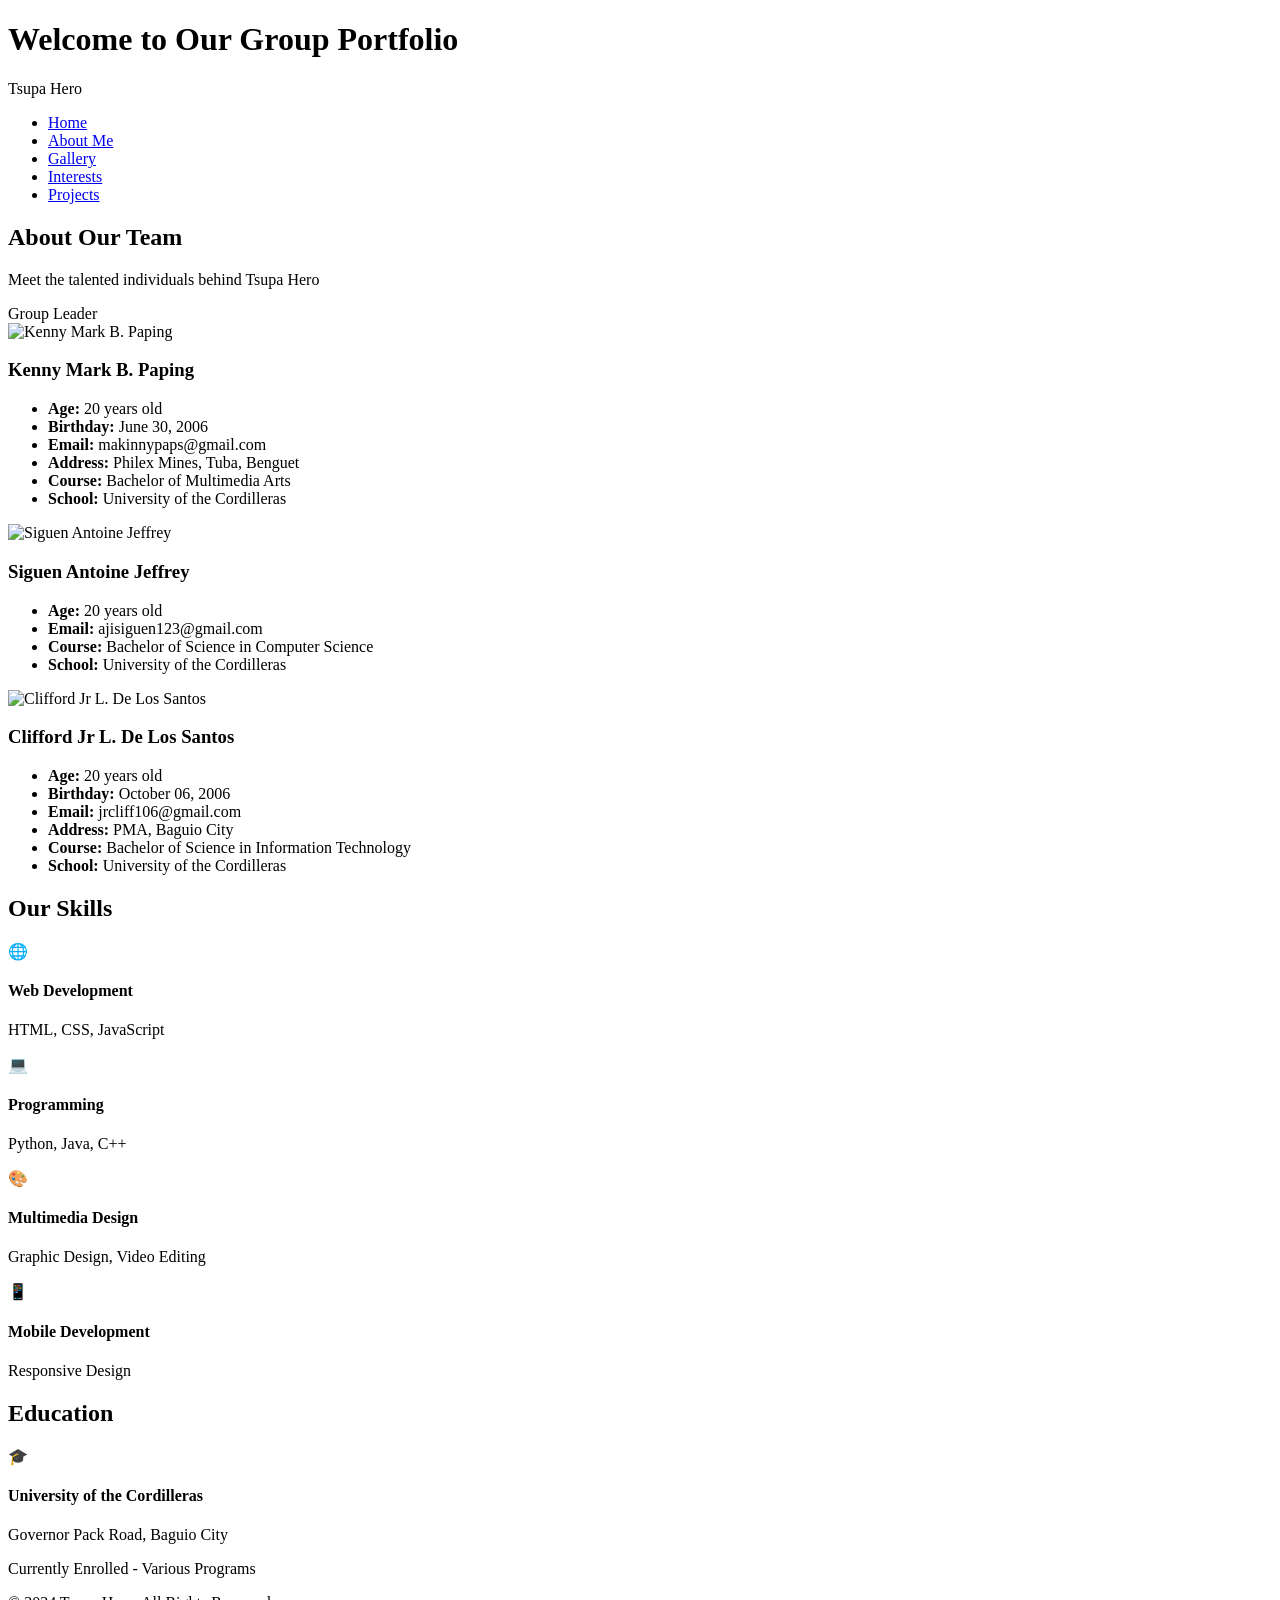
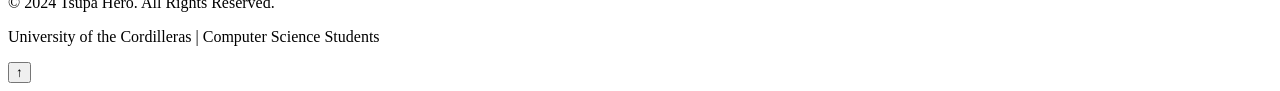
==== about.html @ cfe52ee0 "Add files via upload" ====
<!DOCTYPE html>
<html lang="en">
<head>
    <meta charset="UTF-8">
    <meta name="viewport" content="width=device-width, initial-scale=1.0">
    <title>Tsupa Hero - About Me</title>
    <link rel="stylesheet" href="css/about.css">
</head>
<body>
    <!-- Header Section -->
    <header class="main-header">
        <div class="header-content">
            <h1>Welcome to Our Group Portfolio</h1>
            <p class="group-name">Tsupa Hero</p>
        </div>
    </header>

    <!-- Navigation Menu -->
    <nav class="main-nav">
        <ul class="nav-list">
            <li><a href="index.html" class="nav-link">Home</a></li>
            <li><a href="about.html" class="nav-link active">About Me</a></li>
            <li><a href="gallery.html" class="nav-link">Gallery</a></li>
            <li><a href="interest.html" class="nav-link">Interests</a></li>
            <li><a href="project.html" class="nav-link">Projects</a></li>
        </ul>
    </nav>

    <!-- Main Content Section -->
    <main class="main-content">
        <!-- About Section Title -->
        <section class="about-header">
            <h2>About Our Team</h2>
            <p>Meet the talented individuals behind Tsupa Hero</p>
        </section>

        <!-- Team Members Cards -->
        <section class="team-section">
            <!-- Group Leader Card -->
            <div class="member-card leader-card">
                <div class="member-badge">Group Leader</div>
                <div class="member-photo">
                    <img src="images/kenny.jpg" alt="Kenny Mark B. Paping">
                </div>
                <div class="member-info">
                    <h3>Kenny Mark B. Paping</h3>
                    <ul class="info-list">
                        <li><strong>Age:</strong> 20 years old</li>
                        <li><strong>Birthday:</strong> June 30, 2006</li>
                        <li><strong>Email:</strong> makinnypaps@gmail.com</li>
                        <li><strong>Address:</strong> Philex Mines, Tuba, Benguet</li>
                        <li><strong>Course:</strong> Bachelor of Multimedia Arts</li>
                        <li><strong>School:</strong> University of the Cordilleras</li>
                    </ul>
                </div>
            </div>

            <!-- Member 1 Card -->
            <div class="member-card">
                <div class="member-photo">
                    <img src="images/antoine.jpg" alt="Siguen Antoine Jeffrey">
                </div>
                <div class="member-info">
                    <h3>Siguen Antoine Jeffrey</h3>
                    <ul class="info-list">
                        <li><strong>Age:</strong> 20 years old</li>
                        <li><strong>Email:</strong> ajisiguen123@gmail.com</li>
                        <li><strong>Course:</strong> Bachelor of Science in Computer Science</li>
                        <li><strong>School:</strong> University of the Cordilleras</li>
                    </ul>
                </div>
            </div>

            <!-- Member 2 Card -->
            <div class="member-card">
                <div class="member-photo">
                    <img src="images/clifford.jpg" alt="Clifford Jr L. De Los Santos">
                </div>
                <div class="member-info">
                    <h3>Clifford Jr L. De Los Santos</h3>
                    <ul class="info-list">
                        <li><strong>Age:</strong> 20 years old</li>
                        <li><strong>Birthday:</strong> October 06, 2006</li>
                        <li><strong>Email:</strong> jrcliff106@gmail.com</li>
                        <li><strong>Address:</strong> PMA, Baguio City</li>
                        <li><strong>Course:</strong> Bachelor of Science in Information Technology</li>
                        <li><strong>School:</strong> University of the Cordilleras</li>
                    </ul>
                </div>
            </div>
        </section>

        <!-- Skills Section -->
        <section class="skills-section">
            <h2>Our Skills</h2>
            <div class="skills-grid">
                <div class="skill-card">
                    <span class="skill-icon">🌐</span>
                    <h4>Web Development</h4>
                    <p>HTML, CSS, JavaScript</p>
                </div>
                <div class="skill-card">
                    <span class="skill-icon">💻</span>
                    <h4>Programming</h4>
                    <p>Python, Java, C++</p>
                </div>
                <div class="skill-card">
                    <span class="skill-icon">🎨</span>
                    <h4>Multimedia Design</h4>
                    <p>Graphic Design, Video Editing</p>
                </div>
                <div class="skill-card">
                    <span class="skill-icon">📱</span>
                    <h4>Mobile Development</h4>
                    <p>Responsive Design</p>
                </div>
            </div>
        </section>

        <!-- Education Section -->
        <section class="education-section">
            <h2>Education</h2>
            <div class="education-card">
                <div class="edu-icon">🎓</div>
                <div class="edu-info">
                    <h4>University of the Cordilleras</h4>
                    <p>Governor Pack Road, Baguio City</p>
                    <p>Currently Enrolled - Various Programs</p>
                </div>
            </div>
        </section>
    </main>

    <!-- Footer Section -->
    <footer class="main-footer">
        <div class="footer-content">
            <p>&copy; 2024 Tsupa Hero. All Rights Reserved.</p>
            <p>University of the Cordilleras | Computer Science Students</p>
        </div>
    </footer>

    <!-- Scroll to Top Button -->
    <button id="scrollTopBtn" class="scroll-top-btn" title="Go to top">↑</button>

    <!-- JavaScript File -->
    <script src="js/script.js"></script>
</body>
</html>
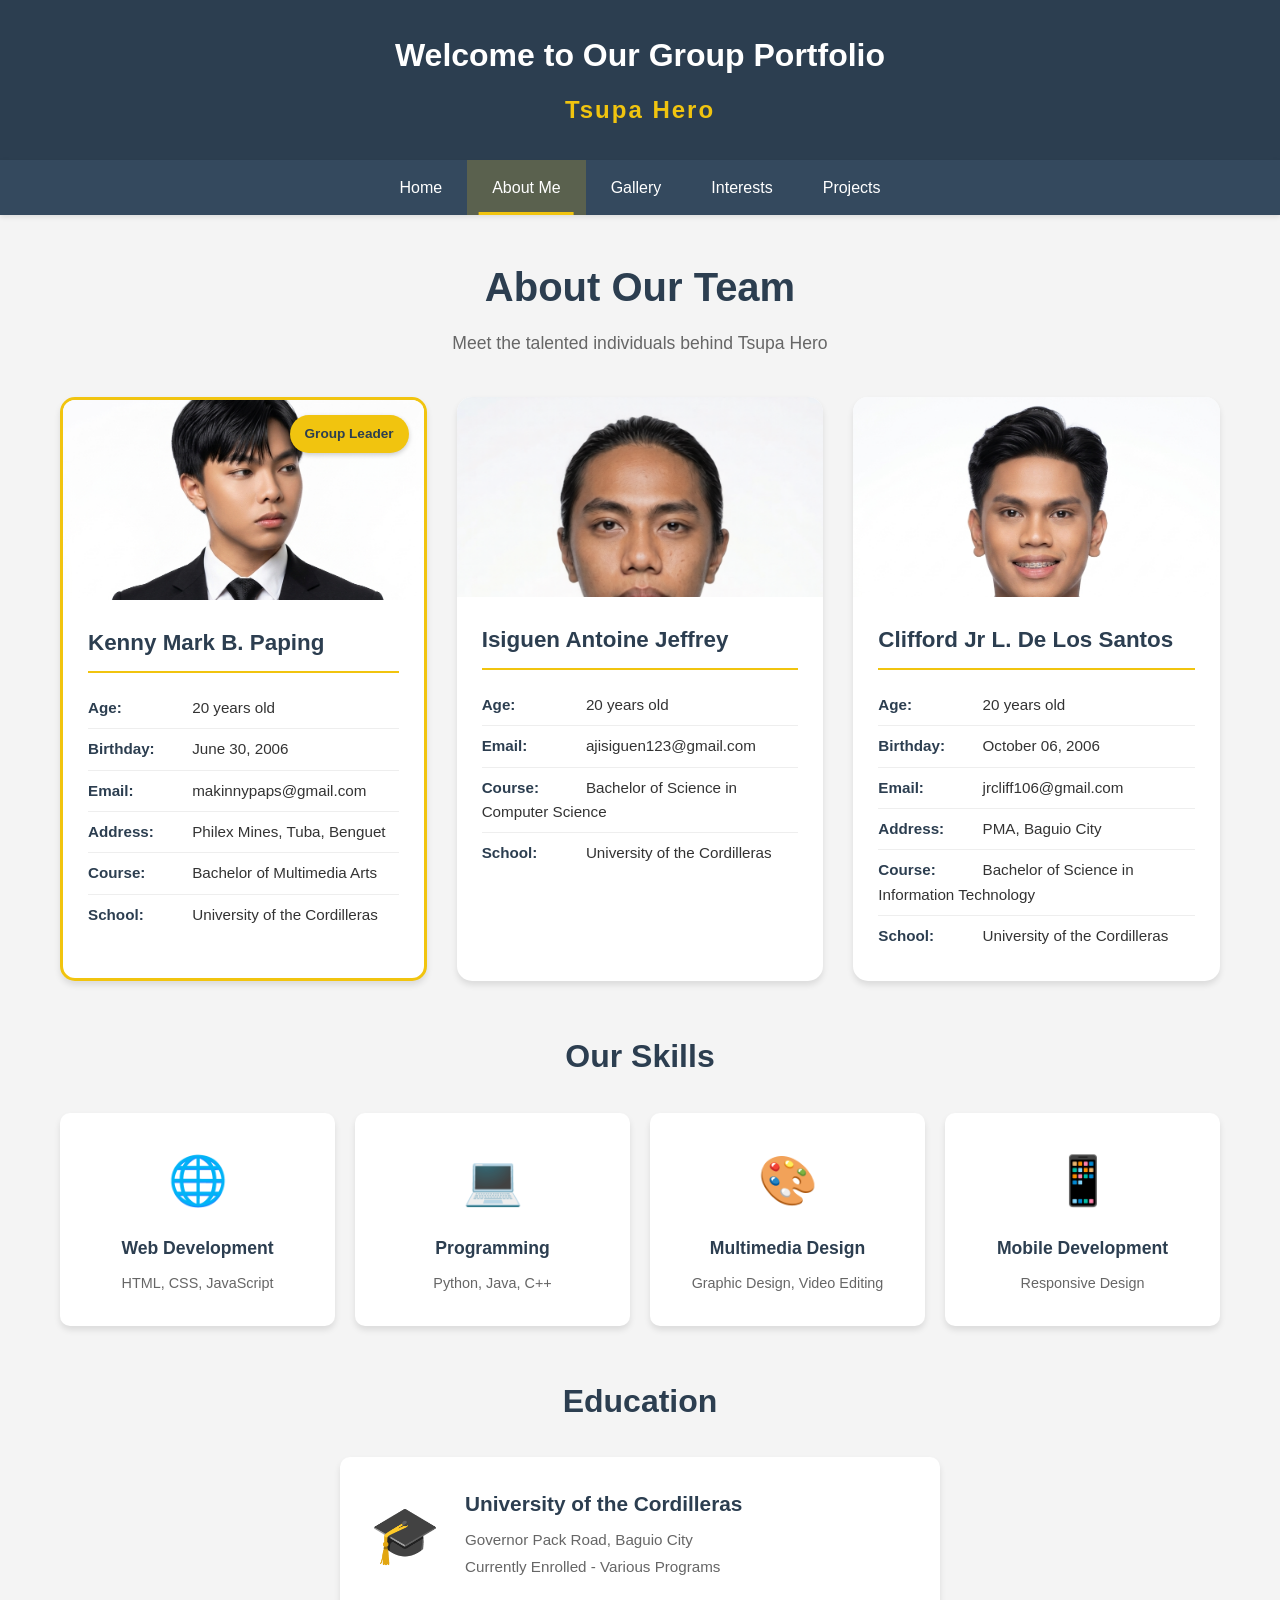
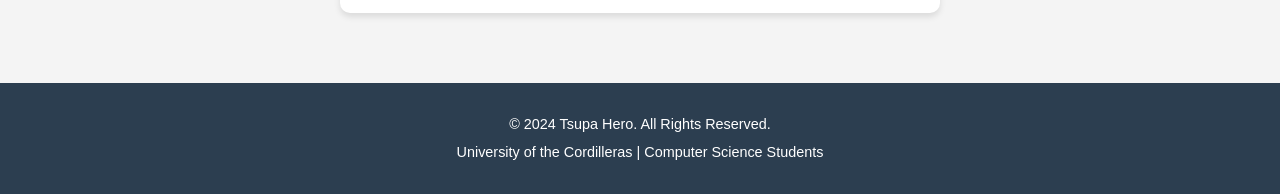
==== commit 6c9000e1: "Update about.html" ====
--- a/about.html
+++ b/about.html
@@ -61,7 +61,7 @@
                     <img src="images/antoine.jpg" alt="Siguen Antoine Jeffrey">
                 </div>
                 <div class="member-info">
-                    <h3>Siguen Antoine Jeffrey</h3>
+                    <h3>Isiguen Antoine Jeffrey</h3>
                     <ul class="info-list">
                         <li><strong>Age:</strong> 20 years old</li>
                         <li><strong>Email:</strong> ajisiguen123@gmail.com</li>
--- a/css/about.css
+++ b/css/about.css
@@ -0,0 +1,480 @@
+/* ============================================
+   TSUPA HERO PORTFOLIO - ABOUT STYLESHEET
+   ============================================ */
+
+/* CSS Variables for Color Theme */
+:root {
+    --header-color: #2c3e50;
+    --nav-color: #34495e;
+    --bg-color: #f4f4f4;
+    --hover-color: #f1c40f;
+    --text-color: #333;
+    --white: #ffffff;
+    --card-shadow: 0 4px 6px rgba(0, 0, 0, 0.1);
+    --card-shadow-hover: 0 8px 15px rgba(0, 0, 0, 0.2);
+}
+
+/* Reset and Base Styles */
+* {
+    margin: 0;
+    padding: 0;
+    box-sizing: border-box;
+}
+
+body {
+    font-family: Arial, sans-serif;
+    background-color: var(--bg-color);
+    color: var(--text-color);
+    line-height: 1.6;
+    min-height: 100vh;
+    display: flex;
+    flex-direction: column;
+}
+
+/* ============================================
+   HEADER STYLES
+   ============================================ */
+.main-header {
+    background-color: var(--header-color);
+    color: var(--white);
+    padding: 30px 20px;
+    text-align: center;
+    box-shadow: 0 2px 5px rgba(0, 0, 0, 0.1);
+}
+
+.header-content h1 {
+    font-size: 2rem;
+    margin-bottom: 10px;
+    font-weight: bold;
+}
+
+.group-name {
+    font-size: 1.5rem;
+    color: var(--hover-color);
+    font-weight: bold;
+    letter-spacing: 2px;
+}
+
+/* ============================================
+   NAVIGATION STYLES
+   ============================================ */
+.main-nav {
+    background-color: var(--nav-color);
+    padding: 0;
+    box-shadow: 0 2px 5px rgba(0, 0, 0, 0.1);
+}
+
+.nav-list {
+    list-style: none;
+    display: flex;
+    justify-content: center;
+    flex-wrap: wrap;
+}
+
+.nav-list li {
+    margin: 0;
+}
+
+.nav-link {
+    display: block;
+    color: var(--white);
+    text-decoration: none;
+    padding: 15px 25px;
+    font-size: 1rem;
+    transition: all 0.3s ease;
+    position: relative;
+}
+
+.nav-link:hover {
+    background-color: rgba(255, 255, 255, 0.1);
+}
+
+.nav-link::after {
+    content: '';
+    position: absolute;
+    bottom: 0;
+    left: 50%;
+    width: 0;
+    height: 3px;
+    background-color: var(--hover-color);
+    transition: all 0.3s ease;
+    transform: translateX(-50%);
+}
+
+.nav-link:hover::after {
+    width: 80%;
+}
+
+.nav-link.active {
+    background-color: rgba(241, 196, 15, 0.2);
+}
+
+.nav-link.active::after {
+    width: 80%;
+}
+
+/* ============================================
+   MAIN CONTENT STYLES
+   ============================================ */
+.main-content {
+    flex: 1;
+    padding: 40px 20px;
+    max-width: 1200px;
+    margin: 0 auto;
+    width: 100%;
+}
+
+/* ============================================
+   ABOUT HEADER STYLES
+   ============================================ */
+.about-header {
+    text-align: center;
+    margin-bottom: 40px;
+}
+
+.about-header h2 {
+    font-size: 2.5rem;
+    color: var(--header-color);
+    margin-bottom: 10px;
+}
+
+.about-header p {
+    font-size: 1.1rem;
+    color: #666;
+}
+
+/* ============================================
+   TEAM SECTION STYLES
+   ============================================ */
+.team-section {
+    display: grid;
+    grid-template-columns: repeat(auto-fit, minmax(350px, 1fr));
+    gap: 30px;
+    margin-bottom: 50px;
+}
+
+/* Member Card Styles */
+.member-card {
+    background-color: var(--white);
+    border-radius: 15px;
+    overflow: hidden;
+    box-shadow: var(--card-shadow);
+    transition: transform 0.3s ease, box-shadow 0.3s ease;
+    position: relative;
+}
+
+.member-card:hover {
+    transform: translateY(-8px);
+    box-shadow: var(--card-shadow-hover);
+}
+
+/* Leader Card Special Styling */
+.leader-card {
+    border: 3px solid var(--hover-color);
+}
+
+.member-badge {
+    position: absolute;
+    top: 15px;
+    right: 15px;
+    background-color: var(--hover-color);
+    color: var(--header-color);
+    padding: 8px 15px;
+    border-radius: 20px;
+    font-size: 0.85rem;
+    font-weight: bold;
+    z-index: 10;
+    box-shadow: 0 2px 5px rgba(0, 0, 0, 0.2);
+}
+
+/* Member Photo */
+.member-photo {
+    width: 100%;
+    height: 200px;
+    overflow: hidden;
+    background: linear-gradient(135deg, var(--header-color), var(--nav-color));
+}
+
+.member-photo img {
+    width: 100%;
+    height: 200%;
+    object-fit: cover;
+    transition: transform 0.3s ease;
+}
+
+.member-card:hover .member-photo img {
+    transform: scale(1.05);
+}
+
+/* Member Info */
+.member-info {
+    padding: 25px;
+}
+
+.member-info h3 {
+    font-size: 1.4rem;
+    color: var(--header-color);
+    margin-bottom: 15px;
+    border-bottom: 2px solid var(--hover-color);
+    padding-bottom: 10px;
+}
+
+.info-list {
+    list-style: none;
+}
+
+.info-list li {
+    padding: 8px 0;
+    font-size: 0.95rem;
+    color: var(--text-color);
+    border-bottom: 1px solid #eee;
+}
+
+.info-list li:last-child {
+    border-bottom: none;
+}
+
+.info-list li strong {
+    color: var(--header-color);
+    display: inline-block;
+    width: 100px;
+}
+
+/* ============================================
+   SKILLS SECTION STYLES
+   ============================================ */
+.skills-section {
+    margin-bottom: 50px;
+}
+
+.skills-section h2 {
+    text-align: center;
+    font-size: 2rem;
+    color: var(--header-color);
+    margin-bottom: 30px;
+}
+
+.skills-grid {
+    display: grid;
+    grid-template-columns: repeat(auto-fit, minmax(200px, 1fr));
+    gap: 20px;
+}
+
+.skill-card {
+    background-color: var(--white);
+    padding: 30px 20px;
+    border-radius: 10px;
+    text-align: center;
+    box-shadow: var(--card-shadow);
+    transition: transform 0.3s ease, box-shadow 0.3s ease;
+}
+
+.skill-card:hover {
+    transform: translateY(-5px);
+    box-shadow: var(--card-shadow-hover);
+}
+
+.skill-icon {
+    font-size: 3rem;
+    margin-bottom: 15px;
+    display: block;
+}
+
+.skill-card h4 {
+    color: var(--header-color);
+    margin-bottom: 10px;
+    font-size: 1.1rem;
+}
+
+.skill-card p {
+    color: #666;
+    font-size: 0.9rem;
+}
+
+/* ============================================
+   EDUCATION SECTION STYLES
+   ============================================ */
+.education-section {
+    margin-bottom: 30px;
+}
+
+.education-section h2 {
+    text-align: center;
+    font-size: 2rem;
+    color: var(--header-color);
+    margin-bottom: 30px;
+}
+
+.education-card {
+    background-color: var(--white);
+    padding: 30px;
+    border-radius: 10px;
+    display: flex;
+    align-items: center;
+    gap: 25px;
+    box-shadow: var(--card-shadow);
+    max-width: 600px;
+    margin: 0 auto;
+    transition: transform 0.3s ease, box-shadow 0.3s ease;
+}
+
+.education-card:hover {
+    transform: translateY(-5px);
+    box-shadow: var(--card-shadow-hover);
+}
+
+.edu-icon {
+    font-size: 3.5rem;
+    flex-shrink: 0;
+}
+
+.edu-info h4 {
+    color: var(--header-color);
+    font-size: 1.3rem;
+    margin-bottom: 8px;
+}
+
+.edu-info p {
+    color: #666;
+    font-size: 0.95rem;
+    margin: 3px 0;
+}
+
+/* ============================================
+   FOOTER STYLES
+   ============================================ */
+.main-footer {
+    background-color: var(--header-color);
+    color: var(--white);
+    padding: 25px 20px;
+    text-align: center;
+    margin-top: auto;
+}
+
+.footer-content p {
+    margin: 5px 0;
+    font-size: 0.9rem;
+}
+
+/* ============================================
+   SCROLL TO TOP BUTTON
+   ============================================ */
+.scroll-top-btn {
+    display: none;
+    position: fixed;
+    bottom: 30px;
+    right: 30px;
+    z-index: 99;
+    border: none;
+    outline: none;
+    background-color: var(--header-color);
+    color: var(--white);
+    cursor: pointer;
+    padding: 15px 20px;
+    border-radius: 50%;
+    font-size: 1.2rem;
+    transition: all 0.3s ease;
+    box-shadow: var(--card-shadow);
+}
+
+.scroll-top-btn:hover {
+    background-color: var(--hover-color);
+    color: var(--header-color);
+    transform: translateY(-3px);
+    box-shadow: var(--card-shadow-hover);
+}
+
+/* ============================================
+   ANIMATIONS
+   ============================================ */
+@keyframes fadeIn {
+    from {
+        opacity: 0;
+        transform: translateY(20px);
+    }
+    to {
+        opacity: 1;
+        transform: translateY(0);
+    }
+}
+
+.member-card,
+.skill-card,
+.education-card {
+    animation: fadeIn 0.6s ease-out;
+}
+
+/* Stagger animation */
+.member-card:nth-child(1) { animation-delay: 0.1s; }
+.member-card:nth-child(2) { animation-delay: 0.2s; }
+.member-card:nth-child(3) { animation-delay: 0.3s; }
+
+/* ============================================
+   RESPONSIVE DESIGN
+   ============================================ */
+@media screen and (max-width: 768px) {
+    .header-content h1 {
+        font-size: 1.5rem;
+    }
+
+    .group-name {
+        font-size: 1.2rem;
+    }
+
+    .nav-list {
+        flex-direction: column;
+    }
+
+    .nav-link {
+        padding: 12px 20px;
+        text-align: center;
+    }
+
+    .about-header h2 {
+        font-size: 2rem;
+    }
+
+    .team-section {
+        grid-template-columns: 1fr;
+    }
+
+    .member-photo {
+        height: 250px;
+    }
+
+    .skills-grid {
+        grid-template-columns: repeat(2, 1fr);
+    }
+
+    .education-card {
+        flex-direction: column;
+        text-align: center;
+    }
+
+    .info-list li strong {
+        display: block;
+        margin-bottom: 5px;
+    }
+}
+
+@media screen and (max-width: 480px) {
+    .main-content {
+        padding: 20px 15px;
+    }
+
+    .skills-grid {
+        grid-template-columns: 1fr;
+    }
+
+    .member-info {
+        padding: 20px;
+    }
+
+    .member-info h3 {
+        font-size: 1.2rem;
+    }
+
+    .info-list li {
+        font-size: 0.9rem;
+    }
+}
